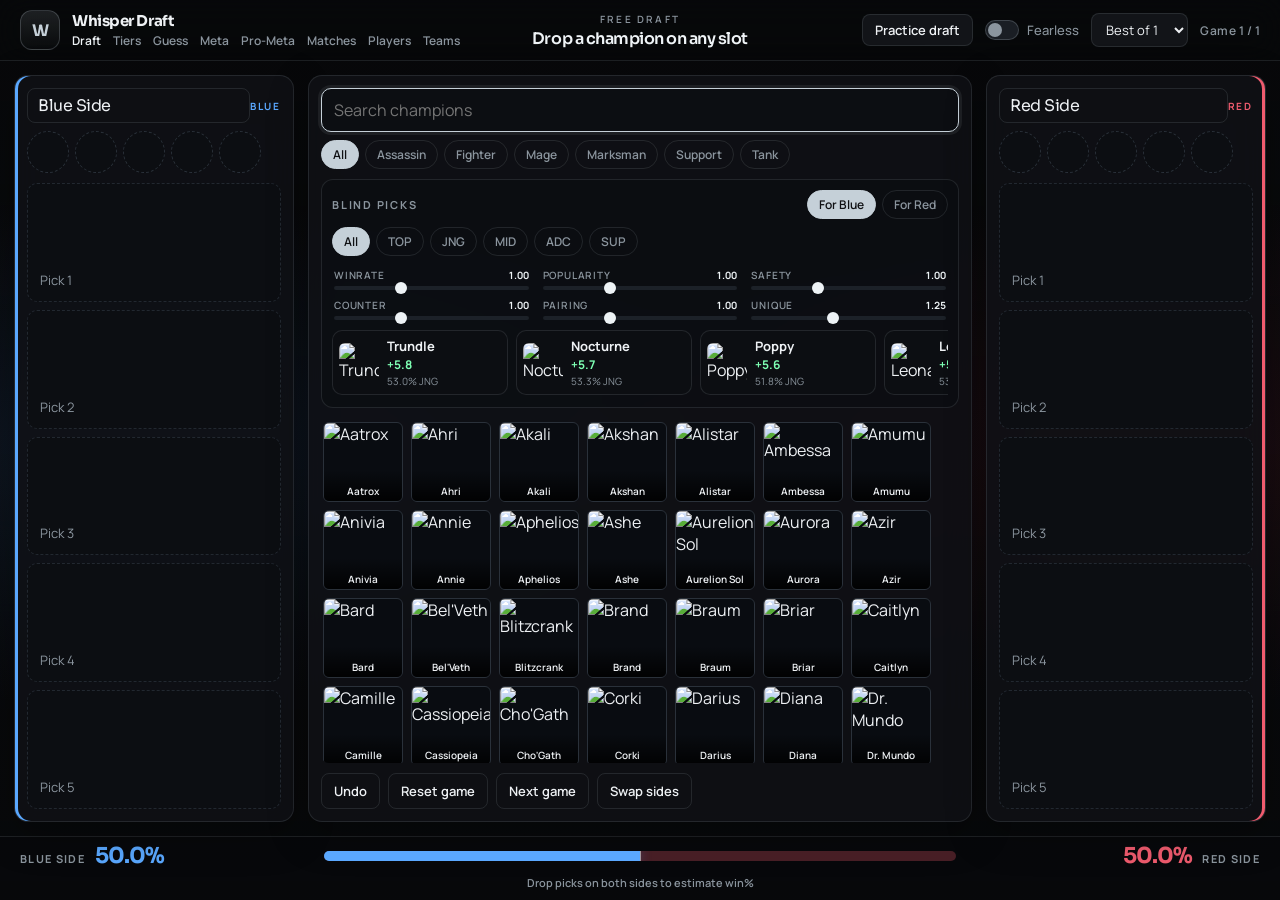
==== index.html @ 3f76c15d "Keep bot draft scoring independent of player settings. Use the fixed bot recommendation profile for " ====
<!DOCTYPE html>
<html lang="en">
  <head>
    <meta charset="UTF-8" />
    <meta name="viewport" content="width=device-width, initial-scale=1.0" />
    <title>Whisper Draft — League of Legends Draft Board</title>
    <meta
      name="description"
      content="A quiet League of Legends draft board. Drag champions onto picks and bans in any order."
    />
    <link rel="preconnect" href="https://ddragon.leagueoflegends.com" />
    <link rel="preconnect" href="https://fonts.googleapis.com" />
    <link rel="preconnect" href="https://fonts.gstatic.com" crossorigin />
    <link
      href="https://fonts.googleapis.com/css2?family=Manrope:wght@400;500;600;700&family=Sora:wght@600;700&display=swap"
      rel="stylesheet"
    />
    <link rel="stylesheet" href="styles.css?v=55" />
    <script>
      window.addEventListener("error", function (event) {
        var status = document.getElementById("boot-status");
        if (status) {
          status.textContent = "Script error: " + event.message;
        }
      });
    </script>
  </head>
  <body>
    <div id="splash" class="splash" aria-hidden="true"></div>
    <div class="vignette"></div>

    <div id="boot" class="boot">
      <div class="boot-mark">W</div>
      <h1>Whisper Draft</h1>
      <p id="boot-status">Gathering the board…</p>
    </div>

    <div id="app" class="app" hidden>
      <header class="topbar">
        <div class="brand">
          <span class="brand-mark">W</span>
          <div>
            <strong>Whisper Draft</strong>
            <nav class="site-nav">
              <a href="index.html" aria-current="page">Draft</a>
              <a href="tier.html">Tiers</a>
              <a href="guess.html">Guess</a>
              <a href="meta.html">Meta</a>
              <a href="pro.html">Pro-Meta</a>
              <a href="matches.html">Matches</a>
              <a href="player.html">Players</a>
              <a href="team.html">Teams</a>
            </nav>
          </div>
        </div>

        <div class="phase-wrap">
          <p id="phase-kicker" class="phase-kicker">Free draft</p>
          <h2 id="phase-title" class="phase-title done">Drop a champion on any slot</h2>
        </div>

        <div class="top-actions">
          <button id="chart-btn" type="button" class="chart-toggle" aria-pressed="false">
            Practice draft
          </button>
          <label class="toggle">
            <input id="fearless-toggle" type="checkbox" />
            <span class="switch" aria-hidden="true"></span>
            <span>Fearless</span>
          </label>
          <select id="series-select" aria-label="Series length">
            <option value="1">Best of 1</option>
            <option value="3">Best of 3</option>
            <option value="5">Best of 5</option>
          </select>
          <span id="game-label" class="game-label">Game 1</span>
        </div>
      </header>

      <main class="board" id="draft-board">
        <section class="team team-blue" aria-label="Blue side">
          <header class="team-head">
            <div class="team-select">
              <div class="filter-combo team-combo">
                <input
                  id="blue-name"
                  class="team-name"
                  value="Blue Side"
                  maxlength="40"
                  placeholder="Blue Side"
                  autocomplete="off"
                  autocorrect="off"
                  autocapitalize="off"
                  spellcheck="false"
                  aria-label="Blue team"
                />
                <div id="blue-team-menu" class="filter-menu" hidden></div>
              </div>
              <p id="blue-roster" class="team-roster" hidden></p>
            </div>
            <span>Blue</span>
          </header>
          <div id="blue-bans" class="bans"></div>
          <div id="blue-picks" class="picks"></div>
        </section>

        <section class="pool" aria-label="Champion pool">
          <div class="pool-tools">
            <input
              id="search"
              type="search"
              placeholder="Search champions"
              autocomplete="off"
              spellcheck="false"
            />
            <div id="tag-filters" class="chips" role="tablist" aria-label="Champion classes"></div>
          </div>
          <div id="recs" class="recs" hidden>
            <div class="recs-head">
              <span id="recs-label">Suggested picks</span>
              <div class="recs-sides">
                <button type="button" id="recs-blue">For Blue</button>
                <button type="button" id="recs-red">For Red</button>
              </div>
            </div>
            <div id="recs-roles" class="recs-roles" role="tablist" aria-label="Recommendation positions"></div>
            <div id="recs-weights" class="recs-weights" title="Recommendation mix">
              <label>
                <span>Winrate <b id="w-wr-val">1.00</b></span>
                <input id="w-wr" type="range" min="0" max="3" step="0.05" value="1" />
              </label>
              <label>
                <span>Popularity <b id="w-pop-val">1.00</b></span>
                <input id="w-pop" type="range" min="0" max="3" step="0.05" value="1" />
              </label>
              <label>
                <span>Safety <b id="w-safety-val">1.00</b></span>
                <input id="w-safety" type="range" min="0" max="3" step="0.05" value="1" />
              </label>
              <label>
                <span>Counter <b id="w-counter-val">1.00</b></span>
                <input id="w-counter" type="range" min="0" max="3" step="0.05" value="1" />
              </label>
              <label>
                <span>Pairing <b id="w-pairing-val">1.00</b></span>
                <input id="w-pairing" type="range" min="0" max="3" step="0.05" value="1" />
              </label>
              <label>
                <span>Unique <b id="w-unique-val">1.25</b></span>
                <input id="w-unique" type="range" min="0" max="3" step="0.05" value="1.25" />
              </label>
            </div>
            <div id="recs-list" class="recs-list"></div>
          </div>
          <div class="pool-main">
            <div id="grid" class="grid"></div>
          </div>
          <div class="pool-footer">
            <button id="undo-btn" type="button">Undo</button>
            <button id="reset-btn" type="button">Reset game</button>
            <button id="next-btn" type="button">Next game</button>
            <button id="swap-btn" type="button">Swap sides</button>
          </div>
        </section>

        <section class="team team-red" aria-label="Red side">
          <header class="team-head">
            <div class="team-select">
              <div class="filter-combo team-combo">
                <input
                  id="red-name"
                  class="team-name"
                  value="Red Side"
                  maxlength="40"
                  placeholder="Red Side"
                  autocomplete="off"
                  autocorrect="off"
                  autocapitalize="off"
                  spellcheck="false"
                  aria-label="Red team"
                />
                <div id="red-team-menu" class="filter-menu" hidden></div>
              </div>
              <p id="red-roster" class="team-roster" hidden></p>
            </div>
            <span>Red</span>
          </header>
          <div id="red-bans" class="bans"></div>
          <div id="red-picks" class="picks"></div>
        </section>
      </main>

      <main id="chart-screen" class="chart-screen" hidden>
        <section id="chart-setup" class="chart-setup">
          <p class="chart-setup-kicker">Practice draft</p>
          <h2>Practice against a bot</h2>
          <p class="muted">
            Competitive pick/ban order. The bot target-bans your best remaining champions
            and drafts its own side.
          </p>
          <p class="muted chart-setup-hint">
            Set your team on Blue for first pick, or on Red for second pick, before you start.
          </p>
          <div class="chart-side-picks">
            <button type="button" id="chart-first" class="chart-side-btn">
              <span class="chart-side-label">First pick</span>
              <strong id="chart-first-team" class="chart-side-team">Blue Side</strong>
              <span class="muted">Blue · you ban and pick first</span>
            </button>
            <button type="button" id="chart-second" class="chart-side-btn">
              <span class="chart-side-label">Second pick</span>
              <strong id="chart-second-team" class="chart-side-team">Red Side</strong>
              <span class="muted">Red · you pick second</span>
            </button>
          </div>
        </section>
        <section id="chart-play" class="chart-play" hidden>
          <p id="chart-turn" class="chart-turn"></p>
          <div class="chart-play-layout">
            <div id="chart-timeline" class="chart-timeline"></div>
            <div class="chart-play-pool">
              <input
                id="chart-search"
                type="search"
                placeholder="Search champions"
                autocomplete="off"
                spellcheck="false"
              />
              <div id="chart-recs" class="chart-recs"></div>
              <div id="chart-grid" class="grid"></div>
              <div class="chart-play-foot">
                <button type="button" id="chart-undo">Undo</button>
                <button type="button" id="chart-reset">Reset draft</button>
              </div>
            </div>
          </div>
        </section>
      </main>

      <footer class="draft-foot">
        <div class="expect-bar" id="expect-bar">
          <div class="expect-side expect-blue">
            <span id="expect-blue-name">Blue</span>
            <strong id="expect-blue-pct">50.0%</strong>
          </div>
          <div class="expect-meter" id="expect-meter" title="Expected win% from counters and pairings">
            <div class="expect-meter-fill" id="expect-fill"></div>
            <span class="expect-meter-mid" aria-hidden="true"></span>
          </div>
          <div class="expect-side expect-red">
            <strong id="expect-red-pct">50.0%</strong>
            <span id="expect-red-name">Red</span>
          </div>
          <p class="expect-sub" id="expect-sub">Drop picks to estimate win%</p>
        </div>
        <div class="used-bar" id="used-bar" hidden>
          <span>Fearless pool</span>
          <div id="used-champs" class="used-champs"></div>
        </div>
      </footer>
    </div>

    <div id="toast" class="toast" hidden></div>
    <script src="champions.js" onerror="document.getElementById('boot-status').textContent='Could not load champions.js'"></script>
    <script src="counters.js" onerror="document.getElementById('boot-status').textContent='Could not load counters.js'"></script>
    <script src="oracles.js?v=2"></script>
    <script src="winrates.js"></script>
    <script src="synergies.js"></script>
    <script src="pro-games.js?v=4"></script>
    <script src="player-ratings.js?v=16"></script>
    <script src="predict.js?v=4"></script>
    <script src="app.js?v=13" onerror="document.getElementById('boot-status').textContent='Could not load app.js'"></script>
  </body>
</html>
---- styles.css ----
:root {
  --bg: #08090b;
  --panel: rgba(16, 18, 22, 0.82);
  --panel-2: #121418;
  --line: rgba(197, 208, 216, 0.12);
  --line-strong: rgba(197, 208, 216, 0.22);
  --accent: #c5d0d8;
  --gold: #c5d0d8;
  --gold-bright: #eef3f6;
  --blue: #5aa8ff;
  --blue-deep: #163a66;
  --red: #ef5b6e;
  --red-deep: #5a1824;
  --muted: #8b959e;
  --text: #eef1f4;
  --slot: #0c0e12;
  --radius: 14px;
  --radius-sm: 8px;
  --shadow: 0 12px 40px rgba(0, 0, 0, 0.28);
}

* {
  box-sizing: border-box;
}

[hidden] {
  display: none !important;
}

html,
body {
  margin: 0;
  min-height: 100%;
  background: var(--bg);
  color: var(--text);
  font-family: Manrope, "Segoe UI", sans-serif;
  color-scheme: dark;
}

body {
  overflow: hidden;
}

button,
input,
select {
  font: inherit;
}

button,
select,
input[type="search"],
.team-name {
  transition: border-color 0.15s ease, background 0.15s ease, color 0.15s ease;
}

.splash {
  position: fixed;
  inset: 0;
  background-size: cover;
  background-position: center 20%;
  opacity: 0;
  filter: saturate(0.7) brightness(0.7);
  transition: opacity 0.35s ease, background-image 0.35s ease;
  pointer-events: none;
}

.splash.on {
  opacity: 0.18;
}

.vignette {
  position: fixed;
  inset: 0;
  pointer-events: none;
  background:
    radial-gradient(ellipse at 8% 50%, rgba(42, 90, 150, 0.16), transparent 40%),
    radial-gradient(ellipse at 92% 50%, rgba(120, 28, 48, 0.16), transparent 40%),
    linear-gradient(180deg, rgba(8, 9, 11, 0.45), rgba(8, 9, 11, 0.92));
}

.boot {
  position: fixed;
  inset: 0;
  z-index: 20;
  display: grid;
  place-content: center;
  justify-items: center;
  gap: 12px;
  background: var(--bg);
  text-align: center;
}

.boot.is-hidden {
  display: none !important;
}

.boot h1,
.brand strong,
.phase-title,
.team-name {
  font-family: Sora, Manrope, sans-serif;
  letter-spacing: -0.03em;
}

.boot h1 {
  margin: 0;
  font-size: 28px;
  font-weight: 700;
}

.boot-mark,
.brand-mark {
  display: grid;
  place-items: center;
  width: 40px;
  height: 40px;
  border-radius: 12px;
  border: 1px solid var(--line-strong);
  background: linear-gradient(180deg, rgba(197, 208, 216, 0.12), rgba(197, 208, 216, 0.02));
  color: var(--accent);
  font-family: Sora, sans-serif;
  font-weight: 700;
  letter-spacing: -0.04em;
}

.boot-mark {
  width: 56px;
  height: 56px;
  font-size: 22px;
  border-radius: 16px;
}

.boot p {
  color: var(--muted);
  margin: 0;
}

.app {
  position: relative;
  z-index: 1;
  height: 100vh;
  display: grid;
  grid-template-rows: auto 1fr auto;
}

.topbar {
  display: grid;
  grid-template-columns: 1fr auto 1fr;
  align-items: center;
  gap: 16px;
  padding: 10px 20px;
  border-bottom: 1px solid var(--line);
  background: rgba(8, 9, 11, 0.72);
  backdrop-filter: blur(16px);
}

.brand {
  display: flex;
  align-items: center;
  gap: 12px;
}

.brand strong {
  display: block;
  font-size: 15px;
  font-weight: 700;
}

.site-nav {
  display: flex;
  flex-wrap: wrap;
  gap: 12px;
  margin-top: 2px;
}

.site-nav a {
  font-size: 12px;
  font-weight: 600;
  color: var(--muted);
  text-decoration: none;
}

.site-nav a:hover {
  color: var(--text);
}

.site-nav a[aria-current="page"] {
  color: var(--gold-bright);
}

.phase-wrap {
  text-align: center;
}

.phase-kicker {
  margin: 0;
  font-size: 10px;
  letter-spacing: 0.22em;
  text-transform: uppercase;
  color: var(--muted);
  font-weight: 600;
}

.phase-title {
  margin: 2px 0 0;
  font-size: 16px;
  font-weight: 600;
}

.phase-title.blue {
  color: var(--blue);
}

.phase-title.red {
  color: var(--red);
}

.phase-title.done {
  color: var(--gold-bright);
}

.top-actions {
  display: flex;
  justify-content: flex-end;
  align-items: center;
  gap: 12px;
  flex-wrap: wrap;
}

.top-actions .chart-toggle {
  padding: 6px 12px;
  font-size: 13px;
  font-weight: 600;
  cursor: pointer;
  background: var(--panel-2);
  color: var(--text);
  border: 1px solid var(--line);
  border-radius: var(--radius-sm);
}

.top-actions .chart-toggle:hover,
.top-actions .chart-toggle.active {
  border-color: var(--accent);
  color: var(--gold-bright);
  background: rgba(197, 208, 216, 0.14);
}

.toggle {
  display: flex;
  align-items: center;
  gap: 8px;
  color: var(--muted);
  font-size: 13px;
  font-weight: 500;
  cursor: pointer;
  user-select: none;
}

.toggle input {
  position: absolute;
  opacity: 0;
  width: 1px;
  height: 1px;
}

.switch {
  width: 34px;
  height: 20px;
  border-radius: 999px;
  background: #1a1e24;
  border: 1px solid var(--line-strong);
  position: relative;
  flex: 0 0 auto;
}

.switch::after {
  content: "";
  position: absolute;
  top: 2px;
  left: 2px;
  width: 14px;
  height: 14px;
  border-radius: 50%;
  background: var(--muted);
  transition: transform 0.16s ease, background 0.16s ease;
}

.toggle input:checked + .switch {
  background: rgba(197, 208, 216, 0.18);
  border-color: var(--accent);
}

.toggle input:checked + .switch::after {
  transform: translateX(14px);
  background: var(--gold-bright);
}

.toggle input:focus-visible + .switch {
  outline: 2px solid var(--accent);
  outline-offset: 2px;
}

select,
.pool-footer button,
.team-name {
  background: var(--panel-2);
  color: var(--text);
  border: 1px solid var(--line);
  border-radius: var(--radius-sm);
}

select {
  padding: 6px 10px;
  font-size: 13px;
}

select:hover,
.pool-footer button:hover {
  border-color: var(--line-strong);
}

.game-label {
  font-size: 12px;
  font-weight: 600;
  color: var(--muted);
  letter-spacing: 0.04em;
}

.timer {
  min-width: 46px;
  text-align: center;
  font-variant-numeric: tabular-nums;
  font-weight: 700;
  font-size: 20px;
  color: var(--accent);
}

.timer.warn {
  color: var(--red);
}

.board {
  display: grid;
  grid-template-columns: 280px 1fr 280px;
  gap: 14px;
  padding: 14px;
  min-height: 0;
}

.team,
.pool {
  min-height: 0;
  background: var(--panel);
  border: 1px solid var(--line);
  border-radius: var(--radius);
  box-shadow: var(--shadow);
  backdrop-filter: blur(16px);
}

.team {
  display: grid;
  grid-template-rows: auto auto 1fr;
  overflow: visible;
}

.team-blue {
  box-shadow: var(--shadow), inset 3px 0 0 var(--blue);
}

.team-red {
  box-shadow: var(--shadow), inset -3px 0 0 var(--red);
}

.team-head {
  display: flex;
  justify-content: space-between;
  align-items: center;
  padding: 12px 12px 8px;
}

.team-head strong,
.team-head a.team-link {
  font-family: Sora, Manrope, sans-serif;
  font-size: 15px;
  letter-spacing: -0.03em;
  color: inherit;
  text-decoration: none;
}

.team-head a.team-link:hover {
  color: var(--gold-bright);
}

.team-head span {
  font-size: 10px;
  letter-spacing: 0.18em;
  text-transform: uppercase;
  font-weight: 700;
}

.team-blue .team-head span {
  color: var(--blue);
}

.team-red .team-head span {
  color: var(--red);
}

.team-select {
  flex: 1;
  min-width: 0;
}

.team-combo {
  width: 100%;
}

.team-name {
  width: 100%;
  padding: 6px 10px;
  background: transparent;
}

.team-name.is-org {
  color: var(--gold-bright);
}

.team-roster {
  margin: 4px 2px 0;
  font-size: 11px;
  font-weight: 600;
  color: var(--muted);
  white-space: nowrap;
  overflow: hidden;
  text-overflow: ellipsis;
}

.team-name:focus {
  outline: none;
  border-color: var(--accent);
}

.bans {
  display: flex;
  gap: 6px;
  padding: 0 12px 10px;
}

.ban {
  width: 42px;
  height: 42px;
  border-radius: 50%;
  border: 1px dashed #2a313a;
  background: var(--slot);
  overflow: hidden;
  position: relative;
}

.ban.filled {
  border-style: solid;
  border-color: #3a434e;
  cursor: grab;
}

.ban img {
  width: 100%;
  height: 100%;
  object-fit: cover;
  filter: grayscale(0.45) brightness(0.85);
}

.ban.drop-hover,
.pick.drop-hover,
.chart-slot.drop-hover {
  border-color: var(--accent);
  box-shadow: 0 0 0 1px var(--accent), 0 0 18px rgba(197, 208, 216, 0.18);
}

.ban.filled::after {
  content: "";
  position: absolute;
  inset: 18px -6px auto;
  height: 2px;
  background: var(--red);
  transform: rotate(-28deg);
  pointer-events: none;
}

.picks {
  display: flex;
  flex-direction: column;
  gap: 8px;
  padding: 0 12px 12px;
  min-height: 0;
  overflow: auto;
}

.pick {
  position: relative;
  flex: 1;
  min-height: 72px;
  border: 1px dashed #222830;
  border-radius: 10px;
  background: var(--slot);
  overflow: hidden;
  display: flex;
  align-items: flex-end;
}

.pick[draggable="true"] {
  border-style: solid;
  border-color: #2a313a;
  cursor: grab;
}

.pick-art {
  position: absolute;
  inset: 0;
  width: 100%;
  height: 100%;
  object-fit: cover;
  object-position: center 12%;
  pointer-events: none;
}

.pick.is-dragging,
.ban.is-dragging,
.champ.is-dragging,
.chart-slot.is-dragging {
  opacity: 0.4;
}

.pick-meta {
  position: relative;
  z-index: 1;
  width: 100%;
  padding: 18px 10px 8px;
  background: linear-gradient(transparent, rgba(0, 0, 0, 0.78));
  display: flex;
  justify-content: space-between;
  align-items: center;
  gap: 8px;
}

.pick-name {
  flex: 1;
  font-weight: 700;
  min-width: 0;
  overflow: hidden;
  text-overflow: ellipsis;
  white-space: nowrap;
  text-shadow: 0 1px 8px #000;
}

.pick-empty {
  color: var(--muted);
  font-size: 13px;
  padding: 12px;
}

.role-btn {
  border: 1px solid rgba(238, 241, 244, 0.18);
  background: rgba(0, 0, 0, 0.4);
  color: var(--gold-bright);
  border-radius: 6px;
  padding: 2px 7px;
  font-size: 10px;
  letter-spacing: 0.08em;
  font-weight: 700;
  cursor: pointer;
}

.pool {
  display: grid;
  grid-template-rows: auto auto 1fr auto;
  padding: 12px;
  gap: 10px;
}

.pool-tools {
  display: grid;
  gap: 8px;
}

#search,
#guess-search {
  width: 100%;
  padding: 10px 12px;
  border: 1px solid var(--line);
  border-radius: 10px;
  background: var(--slot);
  color: var(--text);
  outline: none;
}

#search:focus,
#guess-search:focus {
  border-color: var(--accent);
  box-shadow: 0 0 0 3px rgba(197, 208, 216, 0.08);
}

.chips {
  display: flex;
  flex-wrap: wrap;
  gap: 6px;
}

.chips[hidden] {
  display: none;
}

.chips button,
.recs-sides button,
.recs-roles button {
  border: 1px solid var(--line);
  background: transparent;
  color: var(--muted);
  border-radius: 999px;
  padding: 5px 11px;
  font-size: 12px;
  font-weight: 600;
  cursor: pointer;
}

.chips button:hover,
.recs-sides button:hover,
.recs-roles button:hover {
  color: var(--text);
  border-color: var(--line-strong);
}

.chips button.active,
.recs-sides button.active,
.recs-roles button.active {
  color: #101114;
  background: var(--accent);
  border-color: var(--accent);
}

.window-days {
  display: inline-flex;
  align-items: center;
  gap: 6px;
  border: 1px solid var(--line);
  border-radius: 999px;
  padding: 4px 10px;
  color: var(--muted);
  font-size: 12px;
  font-weight: 600;
  cursor: text;
}

.window-days.active {
  color: #101114;
  background: var(--accent);
  border-color: var(--accent);
}

.window-days input {
  width: 3.2em;
  margin: 0;
  padding: 0;
  border: 0;
  background: transparent;
  color: inherit;
  font: inherit;
  font-weight: 700;
  text-align: center;
  outline: none;
  -moz-appearance: textfield;
}

.window-days input::-webkit-outer-spin-button,
.window-days input::-webkit-inner-spin-button {
  -webkit-appearance: none;
  margin: 0;
}

.recs {
  display: grid;
  gap: 8px;
  padding: 10px;
  border: 1px solid var(--line);
  border-radius: 12px;
  background: rgba(12, 14, 18, 0.55);
}

.recs-head {
  display: flex;
  justify-content: space-between;
  align-items: center;
  gap: 8px;
}

.recs-head span {
  font-size: 11px;
  letter-spacing: 0.16em;
  text-transform: uppercase;
  color: var(--muted);
  font-weight: 700;
}

.recs-sides,
.recs-roles {
  display: flex;
  flex-wrap: wrap;
  gap: 6px;
}

.recs-weights {
  display: grid;
  grid-template-columns: repeat(3, minmax(0, 1fr));
  gap: 8px 14px;
  padding: 4px 2px 2px;
}

.recs-weights label {
  display: grid;
  gap: 4px;
  min-width: 0;
}

.recs-weights span {
  display: flex;
  justify-content: space-between;
  gap: 6px;
  font-size: 10px;
  letter-spacing: 0.08em;
  text-transform: uppercase;
  color: var(--muted);
  font-weight: 600;
}

.recs-weights b {
  color: var(--gold-bright);
  font-weight: 700;
  letter-spacing: 0;
  font-variant-numeric: tabular-nums;
}

.recs-weights input[type="range"] {
  width: 100%;
  height: 4px;
  margin: 0;
  appearance: none;
  background: #1c2128;
  border-radius: 999px;
  accent-color: var(--accent);
  cursor: pointer;
}

.recs-weights input[type="range"]::-webkit-slider-thumb {
  appearance: none;
  width: 12px;
  height: 12px;
  border-radius: 50%;
  background: var(--gold-bright);
  border: 0;
}

.recs-list {
  display: flex;
  gap: 8px;
  overflow-x: auto;
  padding-bottom: 2px;
}

.recs-list::-webkit-scrollbar,
.grid::-webkit-scrollbar {
  height: 8px;
  width: 8px;
}

.recs-list::-webkit-scrollbar-thumb,
.grid::-webkit-scrollbar-thumb {
  background: #2a313a;
  border-radius: 999px;
}

.rec-card {
  display: flex;
  align-items: center;
  gap: 8px;
  min-width: 176px;
  flex: 0 0 auto;
  padding: 6px;
  border: 1px solid var(--line);
  border-radius: 10px;
  background: var(--slot);
  cursor: grab;
}

.rec-card:hover {
  border-color: var(--line-strong);
}

.rec-card.practice-rec {
  cursor: pointer;
}

.rec-card img {
  width: 40px;
  height: 40px;
  flex: 0 0 40px;
  object-fit: cover;
  object-position: center 18%;
  border-radius: 6px;
}

.rec-meta {
  display: grid;
  grid-template-columns: minmax(0, 1fr);
  gap: 1px 0;
  min-width: 0;
}

.rec-meta strong {
  min-width: 0;
  overflow: hidden;
  text-overflow: ellipsis;
  white-space: nowrap;
  font-size: 13px;
}

.rec-card em {
  display: block;
  grid-column: 1 / -1;
  font-style: normal;
  font-size: 10px;
  color: var(--muted);
}

.rec-card .up {
  color: #7dffb3;
  font-weight: 700;
  font-size: 12px;
  white-space: nowrap;
}

.rec-card .down {
  color: #ff8b9a;
  font-weight: 700;
  font-size: 12px;
  white-space: nowrap;
}

.champ.suggested {
  box-shadow: 0 0 0 1px var(--accent);
  border-color: var(--accent);
}

.grid {
  display: grid;
  grid-template-columns: repeat(auto-fill, 80px);
  justify-content: start;
  gap: 8px;
  overflow: auto;
  padding: 4px 2px;
  align-content: start;
  border-radius: 8px;
}

.grid.drop-hover {
  outline: 1px dashed var(--accent);
  outline-offset: -2px;
  background: rgba(197, 208, 216, 0.04);
}

.champ {
  position: relative;
  width: 80px;
  height: 80px;
  border: 1px solid #2a313a;
  border-radius: 6px;
  background: #090c11;
  overflow: hidden;
  cursor: grab;
  padding: 0;
}

.champ img {
  display: block;
  width: 80px;
  height: 80px;
  object-fit: cover;
  object-position: center 18%;
}

.champ .label {
  position: absolute;
  left: 0;
  right: 0;
  bottom: 0;
  padding: 14px 4px 3px;
  font-size: 10px;
  font-weight: 600;
  text-align: center;
  background: linear-gradient(transparent, rgba(0, 0, 0, 0.88));
  white-space: nowrap;
  overflow: hidden;
  text-overflow: ellipsis;
}

.delta-badge {
  font-size: 10px;
  font-weight: 700;
  line-height: 1.2;
  white-space: nowrap;
}

.delta-badge.up,
.rec-card .up,
.chart-rec .up {
  color: #7dffb3;
}

.delta-badge.down,
.rec-card .down,
.chart-rec .down {
  color: #ff8b9a;
}

.champ:hover:not([draggable="false"]) {
  border-color: var(--accent);
  z-index: 2;
}

.champ.disabled,
.champ[draggable="false"] {
  cursor: not-allowed;
  filter: grayscale(1) brightness(0.38);
}

.pool-main {
  min-height: 0;
  display: grid;
  grid-template-rows: 1fr;
  gap: 10px;
}

.app.chart-mode #draft-board {
  display: none !important;
}

.app.chart-mode .draft-foot {
  display: none !important;
}

.app.chart-mode .top-actions .toggle,
.app.chart-mode #series-select,
.app.chart-mode #game-label {
  display: none;
}

.chart-screen {
  min-height: 0;
  padding: 14px 20px 10px;
  display: grid;
  grid-template-rows: minmax(0, 1fr);
}

.chart-setup {
  max-width: 680px;
  margin: 6vh auto 0;
  text-align: center;
  display: grid;
  gap: 10px;
  justify-items: center;
}

.chart-setup h2 {
  margin: 0;
  font-family: Sora, Manrope, sans-serif;
  letter-spacing: -0.04em;
}

.chart-setup-kicker {
  margin: 0;
  font-size: 11px;
  font-weight: 700;
  letter-spacing: 0.16em;
  text-transform: uppercase;
  color: var(--gold-bright);
}

.chart-setup .muted {
  margin: 0;
  max-width: 46ch;
}

.chart-setup-hint {
  font-size: 12px;
}

.chart-side-picks {
  width: 100%;
  display: grid;
  grid-template-columns: 1fr 1fr;
  gap: 12px;
  margin-top: 18px;
}

.chart-side-btn {
  display: grid;
  gap: 6px;
  padding: 18px 16px;
  text-align: left;
  cursor: pointer;
  background: var(--panel);
  color: var(--text);
  border: 1px solid var(--line);
  border-radius: var(--radius);
}

.chart-side-btn:hover {
  border-color: var(--accent);
  color: var(--gold-bright);
}

.chart-side-label {
  font-size: 11px;
  font-weight: 700;
  letter-spacing: 0.14em;
  text-transform: uppercase;
  color: var(--muted);
}

.chart-side-team {
  font-family: Sora, Manrope, sans-serif;
  font-size: 18px;
  letter-spacing: -0.03em;
}

#chart-first {
  box-shadow: inset 3px 0 0 var(--blue);
}

#chart-second {
  box-shadow: inset 3px 0 0 var(--red);
}

.chart-play {
  min-height: 0;
  height: 100%;
  display: grid;
  grid-template-rows: auto 1fr;
  gap: 10px;
}

.chart-turn {
  margin: 0;
  font-size: 15px;
  font-weight: 700;
}

.chart-turn.is-you {
  color: var(--gold-bright);
}

.chart-turn.is-bot {
  color: var(--muted);
}

.chart-play-layout {
  min-height: 0;
  display: grid;
  grid-template-columns: minmax(260px, 340px) minmax(0, 1fr);
  gap: 14px;
}

.chart-timeline {
  min-height: 0;
  overflow: auto;
  display: grid;
  align-content: start;
  gap: 6px;
  padding: 10px;
  border: 1px solid var(--line);
  border-radius: 10px;
  background: var(--slot);
}

.chart-timeline h3 {
  margin: 8px 0 2px;
  font-size: 10px;
  font-weight: 700;
  letter-spacing: 0.16em;
  text-transform: uppercase;
  color: var(--muted);
}

.chart-timeline h3:first-child {
  margin-top: 0;
}

.chart-step {
  display: grid;
  grid-template-columns: 1fr auto;
  gap: 8px;
  align-items: center;
  padding: 4px 6px;
  border-radius: 8px;
}

.chart-step.is-current {
  background: rgba(197, 208, 216, 0.1);
  box-shadow: inset 0 0 0 1px var(--accent);
}

.chart-step-who {
  font-size: 12px;
  font-weight: 600;
}

.chart-step.chart-blue .chart-step-who {
  color: var(--blue);
}

.chart-step.chart-red .chart-step-who {
  color: var(--red);
}

.chart-play-pool {
  min-height: 0;
  display: grid;
  grid-template-rows: auto auto minmax(0, 1fr) auto;
  gap: 8px;
}

#chart-search {
  width: 100%;
  padding: 10px 12px;
  border: 1px solid var(--line);
  border-radius: 10px;
  background: var(--slot);
  color: var(--text);
  outline: none;
}

#chart-search:focus {
  border-color: var(--accent);
}

.chart-recs {
  display: flex;
  flex-wrap: wrap;
  gap: 6px;
  min-height: 44px;
}

.chart-rec {
  display: flex;
  align-items: center;
  gap: 6px;
  padding: 4px 8px 4px 4px;
  border: 1px solid var(--line);
  border-radius: 8px;
  background: var(--panel-2);
  cursor: pointer;
  color: var(--text);
}

.chart-rec:hover {
  border-color: var(--accent);
}

.chart-rec img {
  width: 32px;
  height: 32px;
  border-radius: 6px;
  object-fit: cover;
}

.chart-rec strong {
  font-size: 12px;
}

.chart-rec span {
  font-size: 11px;
  font-weight: 700;
}

.chart-play-foot {
  display: flex;
  flex-wrap: wrap;
  gap: 8px;
}

.chart-play-foot button {
  padding: 8px 12px;
  font-size: 13px;
  font-weight: 600;
  cursor: pointer;
  background: transparent;
  color: var(--text);
  border: 1px solid var(--line);
  border-radius: var(--radius-sm);
}

.chart-play-foot button:hover {
  border-color: var(--accent);
  color: var(--gold-bright);
}

.chart-slot.is-current {
  border-color: var(--accent);
  box-shadow: 0 0 0 1px var(--accent);
}

@media (max-width: 1100px) {
  .chart-play-layout,
  .chart-side-picks {
    grid-template-columns: 1fr;
  }

  .chart-timeline {
    max-height: 280px;
  }
}

.draft-chart {
  min-height: 0;
  overflow: auto;
  display: flex;
  flex-direction: column;
  gap: 8px;
  padding: 10px;
  border: 1px solid var(--line);
  border-radius: 10px;
  background: var(--slot);
}

.draft-chart-head {
  display: grid;
  gap: 2px;
}

.draft-chart-kicker {
  margin: 0;
  font-size: 10px;
  font-weight: 700;
  letter-spacing: 0.16em;
  text-transform: uppercase;
  color: var(--gold-bright);
}

.draft-chart-head .muted {
  margin: 0;
  font-size: 11px;
  color: var(--muted);
}

.chart-angles {
  width: 100%;
  resize: vertical;
  min-height: 44px;
  max-height: 90px;
  padding: 8px 10px;
  border: 1px solid var(--line);
  border-radius: var(--radius-sm);
  background: var(--panel-2);
  color: var(--text);
  outline: none;
}

.chart-angles:focus,
.chart-note:focus {
  border-color: var(--accent);
  box-shadow: 0 0 0 2px rgba(197, 208, 216, 0.08);
}

.draft-chart-body {
  display: grid;
  gap: 10px;
}

.chart-phase {
  display: grid;
  gap: 6px;
}

.chart-phase h3 {
  margin: 0;
  font-size: 10px;
  font-weight: 700;
  letter-spacing: 0.16em;
  text-transform: uppercase;
  color: var(--muted);
}

.chart-bans {
  display: grid;
  grid-template-columns: 1fr 1fr;
  gap: 8px;
}

.chart-ban-side {
  display: flex;
  align-items: center;
  gap: 6px;
  min-width: 0;
}

.chart-ban-side span {
  flex: 0 0 36px;
  font-size: 10px;
  font-weight: 700;
  letter-spacing: 0.08em;
  text-transform: uppercase;
  color: var(--muted);
}

.chart-ban-side.chart-blue span {
  color: var(--blue);
}

.chart-ban-side.chart-red span {
  color: var(--red);
}

.chart-row {
  display: grid;
  grid-template-columns: 68px auto minmax(0, 1fr);
  gap: 8px;
  align-items: center;
}

.chart-row-label {
  font-size: 11px;
  font-weight: 700;
  letter-spacing: 0.04em;
}

.chart-row.chart-blue .chart-row-label {
  color: var(--blue);
}

.chart-row.chart-red .chart-row-label {
  color: var(--red);
}

.chart-row-slots {
  display: flex;
  gap: 4px;
}

.chart-note {
  width: 100%;
  min-width: 0;
  padding: 6px 8px;
  border: 1px solid var(--line);
  border-radius: var(--radius-sm);
  background: var(--panel-2);
  color: var(--text);
  font-size: 12px;
  outline: none;
}

.chart-slot {
  width: 38px;
  height: 38px;
  flex: 0 0 38px;
  border-radius: 8px;
  border: 1px dashed #2a313a;
  background: var(--panel-2);
  overflow: hidden;
  position: relative;
  display: grid;
  place-items: center;
}

.chart-slot span {
  font-size: 9px;
  font-weight: 700;
  color: var(--muted);
  letter-spacing: 0.04em;
}

.chart-slot.filled {
  border-style: solid;
  border-color: #3a434e;
  cursor: grab;
}

.chart-slot img {
  width: 100%;
  height: 100%;
  object-fit: cover;
}

.chart-slot.chart-ban.filled::after {
  content: "";
  position: absolute;
  inset: 16px -6px auto;
  height: 2px;
  background: var(--red);
  transform: rotate(-28deg);
  pointer-events: none;
}

.chart-slot.chart-blue.filled {
  box-shadow: inset 0 0 0 1px rgba(90, 168, 255, 0.35);
}

.chart-slot.chart-red.filled {
  box-shadow: inset 0 0 0 1px rgba(239, 91, 110, 0.4);
}

.pool-footer {
  display: flex;
  flex-wrap: wrap;
  gap: 8px;
}

.pool-footer button {
  padding: 8px 12px;
  font-size: 13px;
  font-weight: 600;
  cursor: pointer;
  background: transparent;
}

.pool-footer button:hover {
  border-color: var(--accent);
  color: var(--gold-bright);
  background: rgba(197, 208, 216, 0.06);
}

.pool-footer button.active {
  border-color: var(--accent);
  color: var(--gold-bright);
  background: rgba(197, 208, 216, 0.14);
}

.used-bar {
  display: flex;
  align-items: center;
  gap: 10px;
  padding: 6px 16px 10px;
}

.used-bar span {
  color: var(--muted);
  font-size: 11px;
  letter-spacing: 0.14em;
  text-transform: uppercase;
  font-weight: 700;
  white-space: nowrap;
}

.used-champs {
  display: flex;
  flex-wrap: wrap;
  gap: 4px;
}

.used-champs img {
  width: 28px;
  height: 28px;
  border-radius: 6px;
  filter: grayscale(0.5);
}

.draft-foot {
  border-top: 1px solid var(--line);
  background: rgba(8, 9, 11, 0.82);
}

.expect-bar {
  display: grid;
  grid-template-columns: minmax(120px, 1fr) minmax(180px, 2.2fr) minmax(120px, 1fr);
  grid-template-areas:
    "blue meter red"
    "sub sub sub";
  align-items: center;
  gap: 8px 16px;
  padding: 8px 20px 10px;
}

.expect-side {
  display: flex;
  align-items: baseline;
  gap: 10px;
}

.expect-blue {
  grid-area: blue;
}

.expect-red {
  grid-area: red;
  justify-content: flex-end;
}

.expect-side span {
  color: var(--muted);
  font-size: 11px;
  letter-spacing: 0.12em;
  text-transform: uppercase;
  font-weight: 700;
  white-space: nowrap;
  overflow: hidden;
  text-overflow: ellipsis;
}

.expect-side strong {
  font-family: Sora, Manrope, sans-serif;
  font-size: 22px;
  letter-spacing: -0.04em;
  line-height: 1;
}

.expect-blue strong {
  color: var(--blue);
}

.expect-red strong {
  color: var(--red);
}

.expect-meter {
  grid-area: meter;
  position: relative;
  height: 10px;
  border-radius: 999px;
  overflow: hidden;
  background: rgba(239, 91, 110, 0.28);
}

.expect-meter-fill {
  height: 100%;
  width: 50%;
  background: var(--blue);
  box-shadow: 0 0 12px rgba(90, 168, 255, 0.35);
  transition: width 0.2s ease;
}

.expect-meter-mid {
  position: absolute;
  top: -2px;
  bottom: -2px;
  left: 50%;
  width: 1px;
  background: rgba(238, 241, 244, 0.55);
}

.expect-sub {
  grid-area: sub;
  margin: 0;
  text-align: center;
  color: var(--muted);
  font-size: 11px;
  font-weight: 600;
}

.expect-sub .up {
  color: #7dffb3;
}

.expect-sub .down {
  color: #ff8b9a;
}

.toast {
  position: fixed;
  left: 50%;
  bottom: 24px;
  transform: translateX(-50%);
  z-index: 30;
  padding: 10px 14px;
  border: 1px solid var(--line-strong);
  background: #121418;
  color: var(--gold-bright);
  border-radius: 10px;
  box-shadow: var(--shadow);
}

.pro-board {
  display: grid;
  grid-template-columns: minmax(0, 1fr) 460px;
  gap: 14px;
  padding: 14px;
  min-height: 0;
}

.pro-board.has-players {
  grid-template-columns: minmax(0, 1fr) 250px 460px;
}

.pro-board-single {
  grid-template-columns: minmax(0, 1fr);
}

.pro-main,
.pro-side {
  min-height: 0;
  background: var(--panel);
  border: 1px solid var(--line);
  border-radius: var(--radius);
  box-shadow: var(--shadow);
  backdrop-filter: blur(16px);
}

.pro-main {
  display: grid;
  grid-template-rows: auto 1fr;
  padding: 12px;
  gap: 10px;
}

.pro-tools {
  display: grid;
  gap: 8px;
}

.pro-tools input[type="search"] {
  width: 100%;
  min-width: 0;
  padding: 8px 12px;
  border: 1px solid var(--line);
  border-radius: 10px;
  background: var(--slot);
  color: var(--text);
  outline: none;
}

.pro-tools input[type="search"]:focus {
  border-color: var(--accent);
  box-shadow: 0 0 0 3px rgba(197, 208, 216, 0.08);
}

.filter-row {
  display: flex;
  flex-wrap: wrap;
  align-items: center;
  gap: 8px;
}

.filter-row > input,
.filter-row > .filter-combo {
  flex: 1 1 180px;
}

.filter-combo {
  position: relative;
  min-width: 0;
}

.filter-menu {
  position: absolute;
  z-index: 6;
  top: calc(100% + 4px);
  left: 0;
  right: 0;
  max-height: 260px;
  overflow: auto;
  background: #121418;
  border: 1px solid var(--line-strong);
  border-radius: 10px;
  box-shadow: var(--shadow);
}

.team-combo .filter-menu {
  z-index: 12;
}

.filter-menu button {
  display: flex;
  align-items: center;
  gap: 8px;
  width: 100%;
  padding: 7px 10px;
  border: 0;
  border-radius: 0;
  background: transparent;
  color: var(--text);
  font-size: 13px;
  font-weight: 600;
  text-align: left;
  cursor: pointer;
}

.filter-menu button:hover {
  background: rgba(197, 208, 216, 0.08);
  color: var(--text);
}

.filter-menu img {
  width: 22px;
  height: 22px;
  border-radius: 4px;
  object-fit: cover;
  object-position: center 18%;
}

.filter-picks button {
  display: inline-flex;
  align-items: center;
  gap: 6px;
}

.filter-picks img {
  width: 16px;
  height: 16px;
  border-radius: 3px;
  object-fit: cover;
  object-position: center 18%;
}

.filter-picks .chip-vs {
  align-self: center;
  color: var(--muted);
  font-size: 10px;
  font-weight: 700;
  letter-spacing: 0.12em;
  text-transform: uppercase;
  padding: 0 2px;
}

.filter-picks .chip-role,
.filter-picks .chip-team {
  border: 1px solid var(--line);
  border-radius: 999px;
  padding: 1px 6px;
  color: var(--muted);
  font-size: 10px;
  font-weight: 700;
  letter-spacing: 0.06em;
  text-transform: uppercase;
}

.filter-picks .chip-role:hover,
.filter-picks .chip-team:hover {
  color: var(--text);
  border-color: var(--line-strong);
}

.matches-tools {
  display: grid;
  gap: 8px;
}

.matches-acc {
  margin-left: auto;
  text-align: right;
  min-width: 5.5em;
}

.matches-acc b {
  display: block;
  font-family: Sora, Manrope, sans-serif;
  font-size: 20px;
  letter-spacing: -0.04em;
  line-height: 1.1;
}

.matches-acc span {
  display: block;
  margin-top: 2px;
  color: var(--muted);
  font-size: 10px;
  font-weight: 700;
  letter-spacing: 0.14em;
  text-transform: uppercase;
}

.pro-windows {
  display: flex;
  flex-wrap: wrap;
  gap: 6px;
}

.pro-table-wrap {
  overflow: auto;
  min-height: 0;
}

.pro-table {
  width: 100%;
  border-collapse: collapse;
  font-size: 13px;
}

.pro-table th {
  position: sticky;
  top: 0;
  z-index: 1;
  text-align: left;
  font-size: 10px;
  letter-spacing: 0.12em;
  text-transform: uppercase;
  color: var(--muted);
  font-weight: 700;
  background: #121418;
  padding: 8px 8px;
  cursor: pointer;
  white-space: nowrap;
}

.pro-table th.sort-num,
.pro-table td.num {
  text-align: right;
}

.pro-table td {
  padding: 7px 8px;
  border-top: 1px solid var(--line);
  vertical-align: middle;
}

.pro-table tbody tr {
  cursor: pointer;
}

.pro-table tbody tr:hover {
  background: rgba(197, 208, 216, 0.05);
}

.pro-table tbody tr.active {
  background: rgba(197, 208, 216, 0.1);
}

.pro-table td.game-no {
  color: var(--muted);
  font-variant-numeric: tabular-nums;
  white-space: nowrap;
}

.pro-table tbody tr.series-start td {
  border-top-color: var(--line-strong);
}

.pro-champ {
  display: flex;
  align-items: center;
  gap: 8px;
  font-weight: 600;
}

.pro-champ img {
  width: 32px;
  height: 32px;
  border-radius: 6px;
  object-fit: cover;
  object-position: center 18%;
}

.champ-strip {
  display: flex;
  align-items: center;
  gap: 4px;
}

.champ-strip img {
  width: 28px;
  height: 28px;
  border-radius: 6px;
  object-fit: cover;
  object-position: center 18%;
  background: rgba(0, 0, 0, 0.25);
}

.pro-role {
  color: var(--muted);
  font-size: 11px;
  font-weight: 700;
  letter-spacing: 0.08em;
}

.wr-up {
  color: #7dffb3;
  font-weight: 700;
}

.wr-down {
  color: #ff8b9a;
  font-weight: 700;
}

.side-blue {
  color: var(--blue);
  font-weight: 700;
}

.side-red {
  color: var(--red);
  font-weight: 700;
}

.pro-side {
  display: grid;
  grid-template-rows: auto minmax(0, 1fr) minmax(0, 1fr);
  min-height: 0;
  overflow: hidden;
  padding: 12px;
  gap: 10px;
}

.pro-players {
  display: grid;
  grid-template-rows: auto minmax(0, 1fr);
  min-height: 0;
  overflow: hidden;
  padding: 12px;
  gap: 10px;
}

.pro-players[hidden] {
  display: none;
}

.pro-block {
  display: grid;
  grid-template-rows: auto 1fr;
  min-height: 0;
  gap: 6px;
}

.pro-block-head {
  display: grid;
  gap: 6px;
}

.pro-block h4 {
  margin: 0;
  font-size: 10px;
  letter-spacing: 0.14em;
  text-transform: uppercase;
  color: var(--muted);
}

.pro-side .chips {
  margin-top: 0;
}

.pro-side-head h3,
.pro-side h3 {
  margin: 0;
  font-family: Sora, Manrope, sans-serif;
  font-size: 16px;
  letter-spacing: -0.03em;
}

.pro-side .muted {
  color: var(--muted);
  font-size: 12px;
  margin: 4px 0 8px;
}

.pro-side .chips {
  margin-top: 8px;
}

.detail-link {
  display: inline-block;
  margin-top: 8px;
  color: var(--accent);
  font-size: 12px;
  font-weight: 700;
  text-decoration: none;
}

.detail-link:hover {
  color: var(--gold-bright);
}

.pro-table-compact {
  font-size: 12px;
}

.pro-table-compact .pro-champ img {
  width: 24px;
  height: 24px;
}

.pro-table-compact td,
.pro-table-compact th {
  padding: 6px 6px;
}

.pro-matchups {
  overflow: auto;
  min-height: 0;
}

.pro-match {
  display: grid;
  grid-template-columns: 32px minmax(0, 1fr) auto auto;
  gap: 8px;
  align-items: center;
  padding: 6px 0;
  border-bottom: 1px solid var(--line);
  cursor: pointer;
}

.pro-match img {
  width: 32px;
  height: 32px;
  border-radius: 6px;
  object-fit: cover;
  object-position: center 18%;
}

.pro-match strong {
  overflow: hidden;
  text-overflow: ellipsis;
  white-space: nowrap;
  font-size: 13px;
}

.pro-match .games {
  color: var(--muted);
  font-size: 11px;
  font-variant-numeric: tabular-nums;
}

.match-mid {
  display: grid;
  align-content: start;
  justify-items: stretch;
  text-align: center;
  gap: 12px;
  min-height: 0;
  overflow: auto;
  padding: 18px 16px 20px;
}

.match-mid .result {
  font-family: Sora, Manrope, sans-serif;
  font-size: 22px;
  letter-spacing: -0.03em;
  margin: 0;
}

.match-mid .result.blue {
  color: var(--blue);
}

.match-mid .result.red {
  color: var(--red);
}

.match-mid p {
  margin: 0;
  color: var(--muted);
  font-size: 13px;
}

.match-mvp {
  color: var(--gold-bright) !important;
  font-size: 12px;
  font-weight: 700;
  letter-spacing: 0.08em;
  text-transform: uppercase;
}

.match-player-panel {
  display: grid;
  gap: 16px;
  min-width: 0;
  text-align: left;
}

.match-player-panel[hidden] {
  display: none !important;
}

.match-player-head {
  display: grid;
  gap: 4px;
}

.match-player-head strong,
.match-player-head .player-link {
  font-family: Sora, Manrope, sans-serif;
  font-size: 22px;
  letter-spacing: -0.03em;
  font-weight: 700;
}

.match-player-head span {
  color: var(--muted);
  font-size: 12px;
}

.match-player-kda {
  font-family: Sora, Manrope, sans-serif;
  font-size: 28px;
  letter-spacing: -0.04em;
  font-variant-numeric: tabular-nums;
}

.match-stat-grid {
  display: grid;
  grid-template-columns: 1fr 1fr;
  gap: 8px 12px;
}

.match-stat-tile {
  display: grid;
  gap: 2px;
  padding: 8px 10px;
  border: 1px solid var(--line);
  border-radius: 10px;
  background: rgba(8, 9, 11, 0.35);
}

.match-stat-tile .lbl {
  color: var(--muted);
  font-size: 10px;
  letter-spacing: 0.12em;
  text-transform: uppercase;
}

.match-stat-tile .val {
  font-size: 16px;
  font-weight: 700;
  font-variant-numeric: tabular-nums;
}

.match-stat-tile .val.up {
  color: #7dffb3;
}

.match-stat-tile .val.down {
  color: #ff8b9a;
}

.match-mid.is-player .match-stats {
  display: none;
}

.match-scoreline {
  display: grid;
  grid-template-columns: 1fr auto 1fr;
  align-items: center;
  gap: 12px;
}

.score-side {
  display: flex;
  align-items: baseline;
  gap: 10px;
  min-width: 0;
}

.score-side.blue {
  justify-content: flex-end;
}

.score-side.red {
  justify-content: flex-start;
}

.score-side strong {
  font-size: 14px;
  overflow: hidden;
  text-overflow: ellipsis;
  white-space: nowrap;
}

.score-side .kills {
  font-family: Sora, Manrope, sans-serif;
  font-size: 32px;
  letter-spacing: -0.04em;
  font-variant-numeric: tabular-nums;
}

.score-side.blue .kills {
  color: var(--blue);
}

.score-side.red .kills {
  color: var(--red);
}

.score-clock {
  color: var(--muted);
  font-variant-numeric: tabular-nums;
  font-size: 13px;
}

.match-gold {
  display: grid;
  grid-template-columns: auto 1fr auto;
  gap: 10px;
  align-items: center;
  font-variant-numeric: tabular-nums;
  font-size: 12px;
  font-weight: 700;
}

.match-gold .val.blue {
  color: var(--blue);
}

.match-gold .val.red {
  color: var(--red);
}

.gold-track {
  height: 6px;
  border-radius: 99px;
  background: rgba(239, 91, 110, 0.35);
  overflow: hidden;
}

.gold-fill {
  height: 100%;
  background: var(--blue);
}

.match-pairs {
  display: grid;
  gap: 6px;
}

.match-pair {
  display: grid;
  grid-template-columns: 1fr auto 1fr;
  gap: 10px;
  align-items: center;
  font-variant-numeric: tabular-nums;
  font-size: 13px;
}

.match-pair .val {
  font-weight: 700;
}

.match-pair .val:first-child {
  text-align: right;
}

.match-pair .val:last-child {
  text-align: left;
}

.match-pair .val.hot {
  color: var(--gold-bright);
}

.match-pair .lbl {
  color: var(--muted);
  font-size: 10px;
  letter-spacing: 0.12em;
  text-transform: uppercase;
}

.match-firsts {
  display: flex;
  flex-wrap: wrap;
  justify-content: center;
  gap: 6px;
}

.first-pill {
  border: 1px solid var(--line);
  border-radius: 99px;
  padding: 4px 9px;
  font-size: 11px;
  color: var(--text);
}

.first-pill.blue {
  border-color: rgba(90, 168, 255, 0.35);
  color: var(--blue);
}

.first-pill.red {
  border-color: rgba(239, 91, 110, 0.35);
  color: var(--red);
}

.match-diffs {
  display: flex;
  justify-content: center;
  gap: 16px;
  font-size: 12px;
  font-weight: 700;
  font-variant-numeric: tabular-nums;
}

.match-lanes {
  width: 100%;
  border-collapse: collapse;
  font-size: 12px;
  text-align: left;
}

.match-lanes th {
  font-size: 10px;
  letter-spacing: 0.1em;
  text-transform: uppercase;
  color: var(--muted);
  font-weight: 700;
  padding: 6px 6px;
  border-bottom: 1px solid var(--line);
  white-space: nowrap;
}

.match-lanes td {
  padding: 7px 6px;
  border-bottom: 1px solid var(--line);
  white-space: nowrap;
}

.match-lanes td.num {
  text-align: right;
}

.match-expect {
  margin-top: 12px;
  padding: 12px 0 0;
  border-top: 1px solid var(--line);
  background: transparent;
}

.match-mid .expect-bar {
  grid-template-columns: minmax(72px, 1fr) minmax(90px, 1.8fr) minmax(72px, 1fr);
  gap: 6px 10px;
}

.match-mid .expect-side span {
  max-width: 9em;
}

.match-mid .expect-side strong {
  font-size: 18px;
}

.match-side {
  display: flex;
  align-items: center;
  gap: 10px;
  min-width: 0;
}

.match-side-name {
  font-weight: 700;
  min-width: 72px;
  color: inherit;
  text-decoration: none;
}

.match-side-name:hover {
  color: var(--gold-bright);
}

.match-side.win .match-side-name {
  color: var(--gold-bright);
}

.match-icons {
  display: flex;
  gap: 3px;
}

.match-icons img {
  width: 28px;
  height: 28px;
  border-radius: 5px;
  object-fit: cover;
  object-position: center 18%;
  background: var(--slot);
  cursor: pointer;
}

.match-icons img.active {
  box-shadow: 0 0 0 2px var(--accent);
}

.pick .match-player {
  display: block;
  font-size: 11px;
  font-weight: 500;
  color: var(--muted);
}

.pick-scores {
  display: grid;
  justify-items: end;
  gap: 1px;
  flex-shrink: 0;
}

.pick .match-kda {
  font-size: 12px;
  font-weight: 700;
  font-variant-numeric: tabular-nums;
}

.pick .match-perf {
  font-size: 11px;
  font-weight: 700;
  font-variant-numeric: tabular-nums;
}

.pick.filled:not([draggable]) {
  cursor: pointer;
  border-style: solid;
  border-color: #2a313a;
}

.pick.is-hover,
.pick.hl {
  box-shadow: inset 0 0 0 2px var(--accent);
}

.pick.mvp::before {
  content: "MVP";
  position: absolute;
  top: 8px;
  right: 8px;
  z-index: 2;
  border: 1px solid rgba(238, 241, 244, 0.28);
  background: rgba(8, 9, 11, 0.72);
  color: var(--gold-bright);
  border-radius: 6px;
  padding: 2px 6px;
  font-size: 9px;
  letter-spacing: 0.12em;
  font-weight: 700;
}

.team.winner {
  outline: 1px solid rgba(125, 255, 179, 0.28);
}

@media (max-width: 1100px) {
  body {
    overflow: auto;
  }

  .app {
    height: auto;
  }

  .topbar,
  .board {
    display: flex;
    flex-direction: column;
  }

  .board {
    height: auto;
  }

  .expect-bar {
    grid-template-columns: 1fr 1fr;
    grid-template-areas:
      "blue red"
      "meter meter"
      "sub sub";
  }

  .expect-side strong {
    font-size: 18px;
  }

  .team {
    min-height: 420px;
  }

  .grid {
    max-height: 520px;
  }

  .chart-bans {
    grid-template-columns: 1fr;
  }

  .chart-row {
    grid-template-columns: 64px auto 1fr;
  }

  .pro-board {
    display: flex;
    flex-direction: column;
  }

  .pro-side {
    min-height: 280px;
  }

  .player-summary.is-detail {
    grid-template-columns: 1fr;
  }

  .guess-draft {
    height: auto;
    max-height: none;
  }
}

.player-layout {
  display: grid;
  grid-template-rows: auto auto minmax(0, 1fr);
  gap: 12px;
  padding: 14px;
  min-height: 0;
}

.player-layout .pro-tools {
  background: var(--panel);
  border: 1px solid var(--line);
  border-radius: var(--radius);
  padding: 12px;
}

.team-filter-row {
  display: grid;
  grid-template-columns: auto minmax(0, 1fr) auto auto;
  align-items: center;
  gap: 8px 12px;
}

.team-league-row {
  grid-template-columns: minmax(0, 1fr) auto;
}

.player-layout.is-directory .team-league-row {
  grid-template-columns: minmax(0, 1fr);
}

.player-layout.is-team .team-league-row #team-views,
.team-filter-row #team-sides,
.team-filter-row #team-series {
  padding-left: 10px;
  border-left: 1px solid var(--line);
}

.player-layout .pro-main:has(.team-view) {
  grid-template-rows: minmax(0, 1fr);
  min-height: 0;
}

.team-view {
  display: grid;
  grid-template-rows: auto minmax(0, 1fr);
  gap: 10px;
  min-height: 0;
}

.team-identity {
  display: grid;
  gap: 16px;
  align-content: start;
  overflow: auto;
  min-height: 0;
  padding-right: 2px;
}

.team-identity-block {
  display: grid;
  gap: 8px;
}

.team-identity-block h5 {
  margin: 0;
  font-size: 10px;
  letter-spacing: 0.14em;
  text-transform: uppercase;
  color: var(--muted);
}

.identity-ban-label {
  margin: 4px 0 0;
  font-size: 10px;
  letter-spacing: 0.08em;
  text-transform: uppercase;
}

.identity-toggle td:first-child {
  display: flex;
  align-items: center;
  gap: 6px;
}

.identity-caret {
  display: inline-flex;
  align-items: center;
  justify-content: center;
  width: 18px;
  height: 18px;
  padding: 0;
  border: 0;
  background: transparent;
  color: var(--muted);
  font-size: 11px;
  line-height: 1;
  cursor: pointer;
}

.identity-toggle.is-open .identity-caret {
  transform: rotate(90deg) translateX(1px);
}

.pro-table tbody tr.identity-detail,
.pro-table tbody tr.identity-detail:hover,
.identity-nested tbody tr,
.identity-nested tbody tr:hover {
  cursor: default;
  background: transparent;
}

.pro-table tbody tr.identity-detail > td {
  padding: 0 8px 10px 28px;
  background: rgba(0, 0, 0, 0.22);
  border-top: 0;
}

.identity-nested {
  width: 100%;
}

.identity-nested th {
  position: static;
  background: transparent;
  cursor: pointer;
}

.identity-nested th.sort-asc::after,
.identity-nested th.sort-desc::after {
  margin-left: 4px;
  opacity: 0.7;
  font-size: 9px;
}

.identity-nested th.sort-asc::after {
  content: "▲";
}

.identity-nested th.sort-desc::after {
  content: "▼";
}

@media (max-width: 900px) {
  .team-filter-row,
  .team-league-row,
  .player-layout.is-directory .team-league-row {
    grid-template-columns: 1fr;
  }

  .player-layout.is-team .team-league-row #team-views,
  .team-filter-row #team-sides,
  .team-filter-row #team-series {
    padding-left: 0;
    border-left: 0;
  }
}

.player-board {
  min-height: 0;
}

.player-layout.is-directory {
  grid-template-rows: auto minmax(0, 1fr);
}

.player-layout.is-directory .player-board {
  grid-template-columns: 1fr;
}

.player-layout.is-team .player-board {
  grid-template-columns: minmax(0, 1fr) minmax(380px, 460px);
  grid-template-rows: minmax(0, 1fr);
}

.player-layout.is-team #team-side.pro-side {
  grid-template-rows: auto minmax(0, 1fr);
}

#player-side.pro-side {
  grid-template-rows: auto minmax(0, 1fr);
}

.player-summary {
  display: grid;
  grid-template-columns: repeat(auto-fit, minmax(108px, 1fr));
  gap: 8px;
}

.player-summary.is-detail {
  grid-template-columns: minmax(0, 1fr) minmax(200px, 240px);
  align-items: start;
}

.player-summary-tiles {
  display: grid;
  grid-template-columns: repeat(auto-fit, minmax(88px, 1fr));
  gap: 6px;
  min-width: 0;
  align-content: start;
  align-items: start;
}

.player-summary .match-stat-tile {
  padding: 5px 8px;
  gap: 1px;
  align-content: start;
}

.player-summary .match-stat-tile .val {
  font-size: 15px;
  line-height: 1.2;
}

.player-score-chart {
  display: grid;
  grid-template-rows: auto 1fr auto;
  gap: 2px;
  min-width: 0;
  min-height: 0;
  padding: 5px 8px 4px;
  border: 1px solid var(--line);
  border-radius: 10px;
  background: rgba(8, 9, 11, 0.35);
}

.player-score-chart .lbl {
  color: var(--muted);
  font-size: 10px;
  letter-spacing: 0.12em;
  text-transform: uppercase;
}

.player-score-chart-head {
  display: flex;
  align-items: baseline;
  justify-content: space-between;
  gap: 8px;
}

.player-score-chart-val {
  font-size: 12px;
  font-weight: 700;
  font-variant-numeric: tabular-nums;
  margin-left: auto;
}

.player-score-chart-avg {
  font-size: 11px;
  font-weight: 700;
  font-variant-numeric: tabular-nums;
  color: var(--muted);
}

.player-score-chart svg {
  width: 100%;
  height: 44px;
  display: block;
}

.player-score-chart-axis {
  display: flex;
  justify-content: space-between;
  color: var(--muted);
  font-size: 10px;
  font-variant-numeric: tabular-nums;
}

.player-score-chart .muted {
  align-self: center;
  color: var(--muted);
  font-size: 12px;
}

.player-summary[hidden] {
  display: none !important;
}

.player-tags {
  grid-column: 1 / -1;
  display: flex;
  flex-wrap: wrap;
  gap: 6px;
  align-items: center;
}

.player-tag {
  padding: 4px 10px;
  border: 1px solid var(--line-strong);
  border-radius: 999px;
  font-size: 11px;
  font-weight: 700;
  letter-spacing: 0.03em;
  background: rgba(197, 208, 216, 0.04);
}

.player-tag.up {
  color: #7dffb3;
  border-color: rgba(125, 255, 179, 0.32);
}

.player-tag.down {
  color: #ff8b9a;
  border-color: rgba(255, 139, 154, 0.32);
}

.player-tag.mid {
  color: var(--gold-bright);
  border-color: rgba(238, 243, 246, 0.28);
}

.player-tags.compact {
  margin-top: 4px;
  gap: 4px;
}

.player-tags.compact .player-tag {
  padding: 2px 7px;
  font-size: 10px;
}

.player-name-cell {
  display: flex;
  flex-direction: column;
  align-items: flex-start;
  gap: 2px;
}

a.player-link,
a.pick-name {
  color: inherit;
  text-decoration: none;
}

a.player-link:hover,
a.pick-name:hover {
  color: var(--gold-bright);
}

body.tier-page {
  overflow: auto;
}

body.tier-page.tier-modal-open {
  overflow: hidden;
}

.tier-app {
  height: auto;
  min-height: 100vh;
  grid-template-rows: auto auto;
}

.tier-app .topbar {
  position: sticky;
  top: 0;
  z-index: 5;
}

.tier-app .phase-wrap {
  justify-self: center;
  width: min(420px, 50vw);
}

.tier-title {
  display: block;
  width: 100%;
  border: 0;
  background: transparent;
  color: var(--gold-bright);
  padding: 0;
  text-align: center;
}

.tier-title:focus {
  outline: none;
  box-shadow: 0 1px 0 var(--accent);
}

.tier-app .top-actions button {
  background: var(--panel-2);
  color: var(--text);
  border: 1px solid var(--line);
  border-radius: var(--radius-sm);
  padding: 6px 10px;
  font-size: 13px;
  cursor: pointer;
}

.tier-app .top-actions button:hover {
  border-color: var(--line-strong);
}

.tier-board {
  display: flex;
  flex-direction: column;
  gap: 12px;
  padding: 14px;
}

.tier-rows {
  display: grid;
  align-content: start;
  gap: 6px;
}

.tier-row {
  display: grid;
  grid-template-columns: 88px minmax(0, 1fr);
  min-height: 72px;
  border: 1px solid var(--line);
  border-radius: 10px;
  overflow: hidden;
  background: var(--panel);
}

.tier-label {
  display: flex;
  align-items: center;
  justify-content: center;
  min-width: 0;
  margin: 0;
  padding: 8px 6px;
  border: 0;
  border-radius: 0;
  color: inherit;
  font: inherit;
  cursor: pointer;
}

.tier-label:hover {
  filter: brightness(1.06);
}

.tier-name {
  display: block;
  width: 100%;
  border: 0;
  background: transparent;
  color: #101114;
  font-family: Sora, Manrope, sans-serif;
  font-size: 22px;
  font-weight: 700;
  line-height: 1.1;
  text-align: center;
  overflow-wrap: anywhere;
}

.tier-tray {
  display: flex;
  flex-wrap: wrap;
  align-content: flex-start;
  gap: 6px;
  padding: 8px;
  min-height: 72px;
  background: rgba(8, 9, 11, 0.35);
}

.tier-tray.drop-hover,
.tier-app .grid.drop-hover {
  outline: 1px dashed var(--accent);
  outline-offset: -3px;
  background: rgba(197, 208, 216, 0.06);
}

.tier-tray .champ {
  width: 56px;
  height: 56px;
}

.tier-tray .champ img {
  width: 56px;
  height: 56px;
}

.tier-tray .champ .label {
  display: none;
}

.tier-pool {
  display: grid;
  grid-template-rows: auto auto;
  gap: 8px;
  padding: 10px;
  background: var(--panel);
  border: 1px solid var(--line);
  border-radius: var(--radius);
}

.tier-pool .grid {
  overflow: visible;
}

.tier-modal {
  position: fixed;
  inset: 0;
  z-index: 30;
  display: grid;
  place-items: center;
  padding: 20px;
}

.tier-modal-backdrop {
  position: absolute;
  inset: 0;
  background: rgba(8, 9, 11, 0.72);
}

.tier-modal-card {
  position: relative;
  width: min(360px, 100%);
  display: grid;
  gap: 12px;
  padding: 18px;
  border: 1px solid var(--line-strong);
  border-radius: var(--radius);
  background: var(--panel-2);
  box-shadow: var(--shadow);
}

.tier-modal-card h3 {
  margin: 0;
  font-family: Sora, Manrope, sans-serif;
  font-size: 22px;
}

.tier-modal-field {
  display: grid;
  gap: 6px;
  color: var(--muted);
  font-size: 12px;
  font-weight: 600;
}

.tier-modal-field input[type="text"] {
  width: 100%;
  padding: 8px 10px;
  border: 1px solid var(--line);
  border-radius: var(--radius-sm);
  background: var(--slot);
  color: var(--text);
}

.tier-modal-field input[type="color"] {
  width: 100%;
  height: 36px;
  padding: 4px;
  border: 1px solid var(--line);
  border-radius: var(--radius-sm);
  background: var(--slot);
  cursor: pointer;
}

.tier-modal-actions {
  display: grid;
  gap: 8px;
}

.tier-modal-actions button,
.tier-modal-card #tier-modal-done {
  width: 100%;
  padding: 8px 10px;
  border: 1px solid var(--line);
  border-radius: var(--radius-sm);
  background: transparent;
  color: var(--text);
  cursor: pointer;
}

.tier-modal-actions button:hover,
.tier-modal-card #tier-modal-done:hover {
  border-color: var(--line-strong);
}

.tier-modal-card #tier-modal-delete {
  color: var(--red);
}

.tier-modal-card #tier-modal-delete:disabled {
  opacity: 0.4;
  cursor: default;
}

.tier-modal-card #tier-modal-done {
  background: var(--accent);
  color: #101114;
  border-color: var(--accent);
  font-weight: 700;
}

body.guess-page {
  overflow: auto;
}

.guess-app {
  height: auto;
  min-height: 100vh;
  grid-template-rows: auto auto;
}

.guess-app .topbar {
  position: sticky;
  top: 0;
  z-index: 5;
}

.guess-main {
  display: flex;
  flex-direction: column;
  gap: 8px;
  padding: 6px 14px 14px;
}

.guess-tools {
  display: flex;
  flex-wrap: wrap;
  align-items: center;
  gap: 8px 16px;
}

.guess-tools .chips + .chips {
  padding-left: 16px;
  border-left: 1px solid var(--line);
}

.guess-fearless {
  padding: 10px 12px;
  background: var(--panel);
  border: 1px solid var(--line);
  border-radius: var(--radius);
}

.guess-fearless-row {
  display: flex;
  flex-wrap: wrap;
  gap: 6px;
  margin-top: 8px;
}

.guess-fearless-row img {
  width: 40px;
  height: 40px;
  border-radius: 6px;
  object-fit: cover;
  object-position: center 18%;
  opacity: 0.72;
}

.guess-draft {
  height: calc(100vh - 156px);
  max-height: calc(100vh - 156px);
  min-height: 0;
  padding-top: 0;
}

.pick.guess-hidden {
  border-style: dashed;
  border-color: var(--accent);
  background: rgba(197, 208, 216, 0.06);
  justify-content: center;
}

.guess-mark {
  position: absolute;
  inset: 0 0 28px;
  display: grid;
  place-items: center;
  font-family: Sora, Manrope, sans-serif;
  font-size: 48px;
  font-weight: 700;
  color: var(--gold-bright);
}

.guess-feedback {
  min-height: 1.4em;
  margin: 8px 0 0;
  font-weight: 700;
}

.guess-feedback.up {
  color: #7dffb3;
}

.guess-feedback.down {
  color: var(--red);
}

.guess-mid {
  display: flex;
  flex-direction: column;
  min-height: 0;
  overflow: hidden;
}

.guess-pool {
  flex: 1 1 auto;
  min-height: 0;
  display: grid;
  grid-template-rows: auto minmax(0, 1fr);
  gap: 8px;
  margin-top: 4px;
  padding: 10px;
  background: var(--panel);
  border: 1px solid var(--line);
  border-radius: var(--radius);
  text-align: left;
}

.guess-pool .grid {
  overflow: auto;
  justify-content: center;
}

.guess-scores {
  display: flex;
  flex-direction: column;
  align-items: flex-end;
  gap: 1px;
  font-size: 10px;
  font-weight: 700;
  font-variant-numeric: tabular-nums;
  color: var(--muted);
  text-shadow: 0 1px 8px #000;
  line-height: 1.2;
}

.guess-winner-actions {
  display: grid;
  gap: 8px;
  margin-top: 12px;
}

.guess-side-btn {
  width: 100%;
  padding: 10px 12px;
  border: 1px solid var(--line);
  border-radius: var(--radius-sm);
  background: var(--panel-2);
  color: var(--text);
  font-weight: 700;
  cursor: pointer;
}

.guess-side-btn.blue {
  box-shadow: inset 3px 0 0 var(--blue);
}

.guess-side-btn.red {
  box-shadow: inset 3px 0 0 var(--red);
}

.guess-side-btn:hover:not(:disabled) {
  border-color: var(--line-strong);
}

.guess-side-btn:disabled {
  opacity: 0.45;
  cursor: default;
}

.guess-time {
  margin: 4px 0 0;
  font-size: 18px;
  font-weight: 700;
  color: var(--gold-bright);
}

.guess-options {
  display: grid;
  gap: 8px;
  margin-top: 14px;
}

.guess-time-toggle {
  display: flex;
  align-items: center;
  justify-content: center;
  gap: 8px;
  margin: 0;
  color: var(--muted);
  font-size: 12px;
  font-weight: 600;
  cursor: pointer;
}

.guess-next {
  width: 100%;
  margin-top: 18px;
  padding: 14px 16px;
  border: 1px solid var(--accent);
  border-radius: 10px;
  background: var(--accent);
  color: #101114;
  font-size: 16px;
  font-weight: 700;
  cursor: pointer;
}

.guess-next:hover {
  filter: brightness(1.06);
}
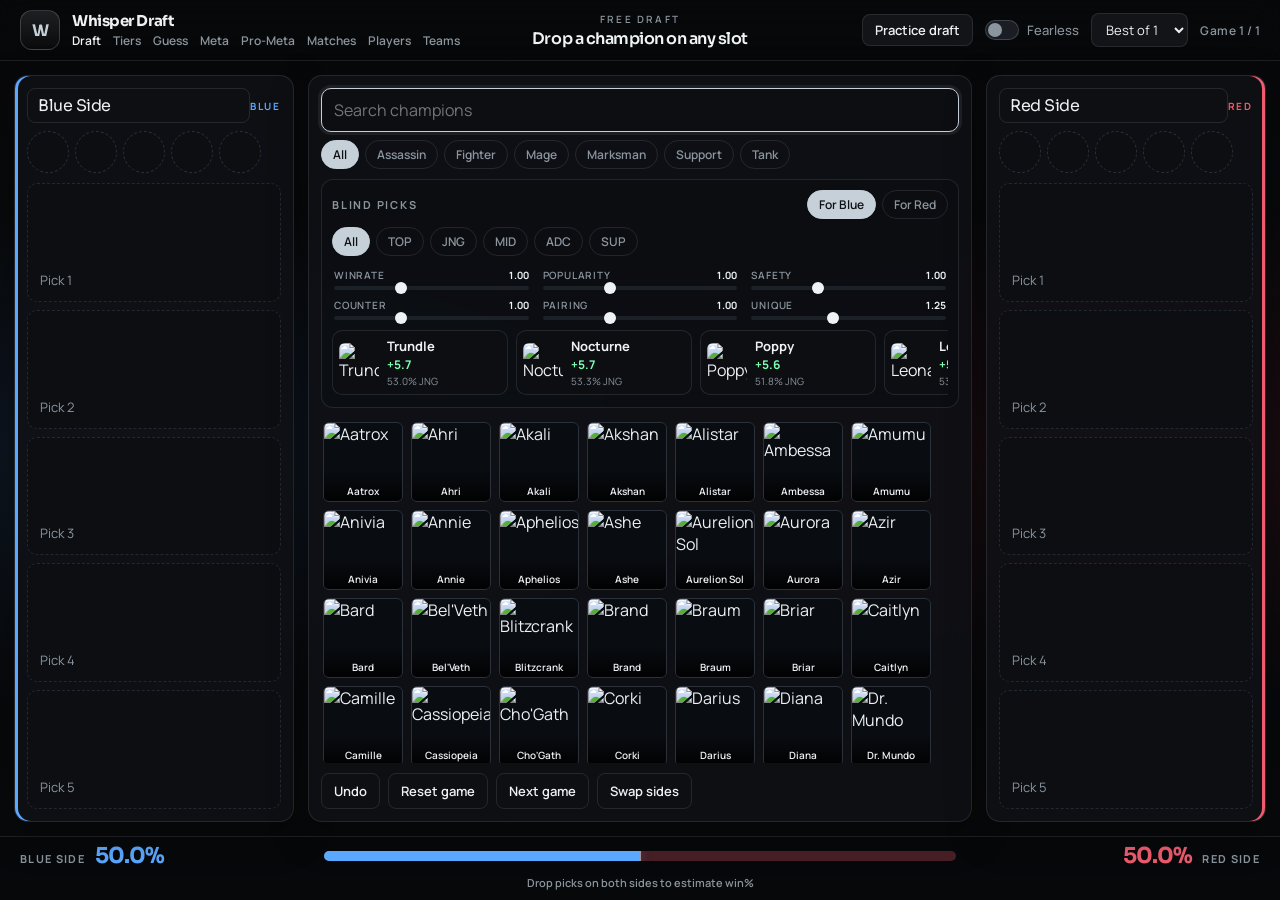
==== commit 79eeeecd: "Use Oracle pick order for early bot picks. Remove role-style forcing and let Oracle's Elixir early-p" ====
--- a/index.html
+++ b/index.html
@@ -263,12 +263,12 @@
     <div id="toast" class="toast" hidden></div>
     <script src="champions.js" onerror="document.getElementById('boot-status').textContent='Could not load champions.js'"></script>
     <script src="counters.js" onerror="document.getElementById('boot-status').textContent='Could not load counters.js'"></script>
-    <script src="oracles.js?v=2"></script>
+    <script src="oracles.js?v=3"></script>
     <script src="winrates.js"></script>
     <script src="synergies.js"></script>
     <script src="pro-games.js?v=4"></script>
     <script src="player-ratings.js?v=16"></script>
     <script src="predict.js?v=4"></script>
-    <script src="app.js?v=13" onerror="document.getElementById('boot-status').textContent='Could not load app.js'"></script>
+    <script src="app.js?v=19" onerror="document.getElementById('boot-status').textContent='Could not load app.js'"></script>
   </body>
 </html>
